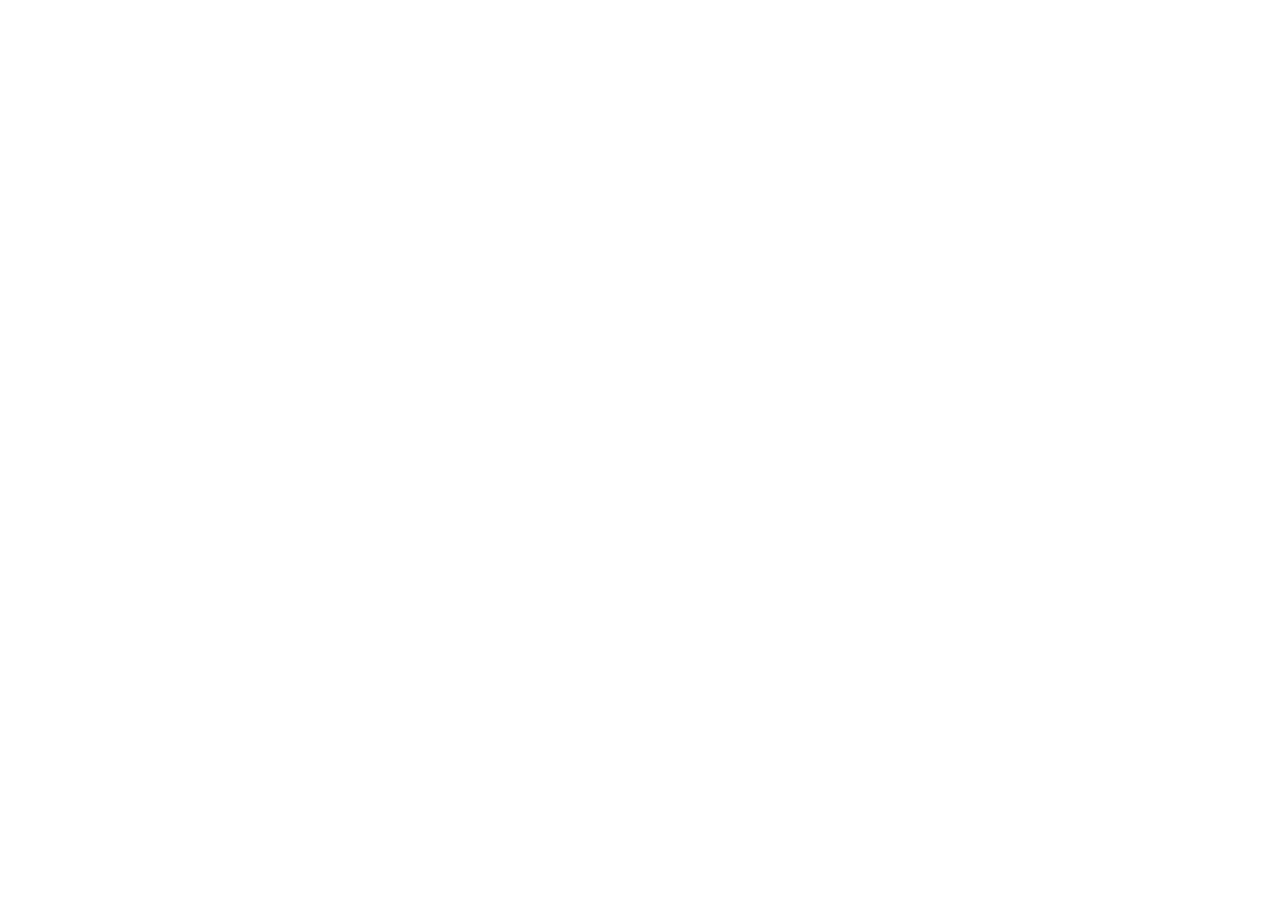
==== main/index.html @ 1fb43c70 "Initial commit." ====
<!DOCTYPE html>
<html lang="en">
<head>
    <meta charset="UTF-8">
    <meta name="viewport" content="width=device-width, initial-scale=1.0">
    <title>FlightHub - Find Your Perfect Flight</title>
</head>
<body>
    
</body>
</html>
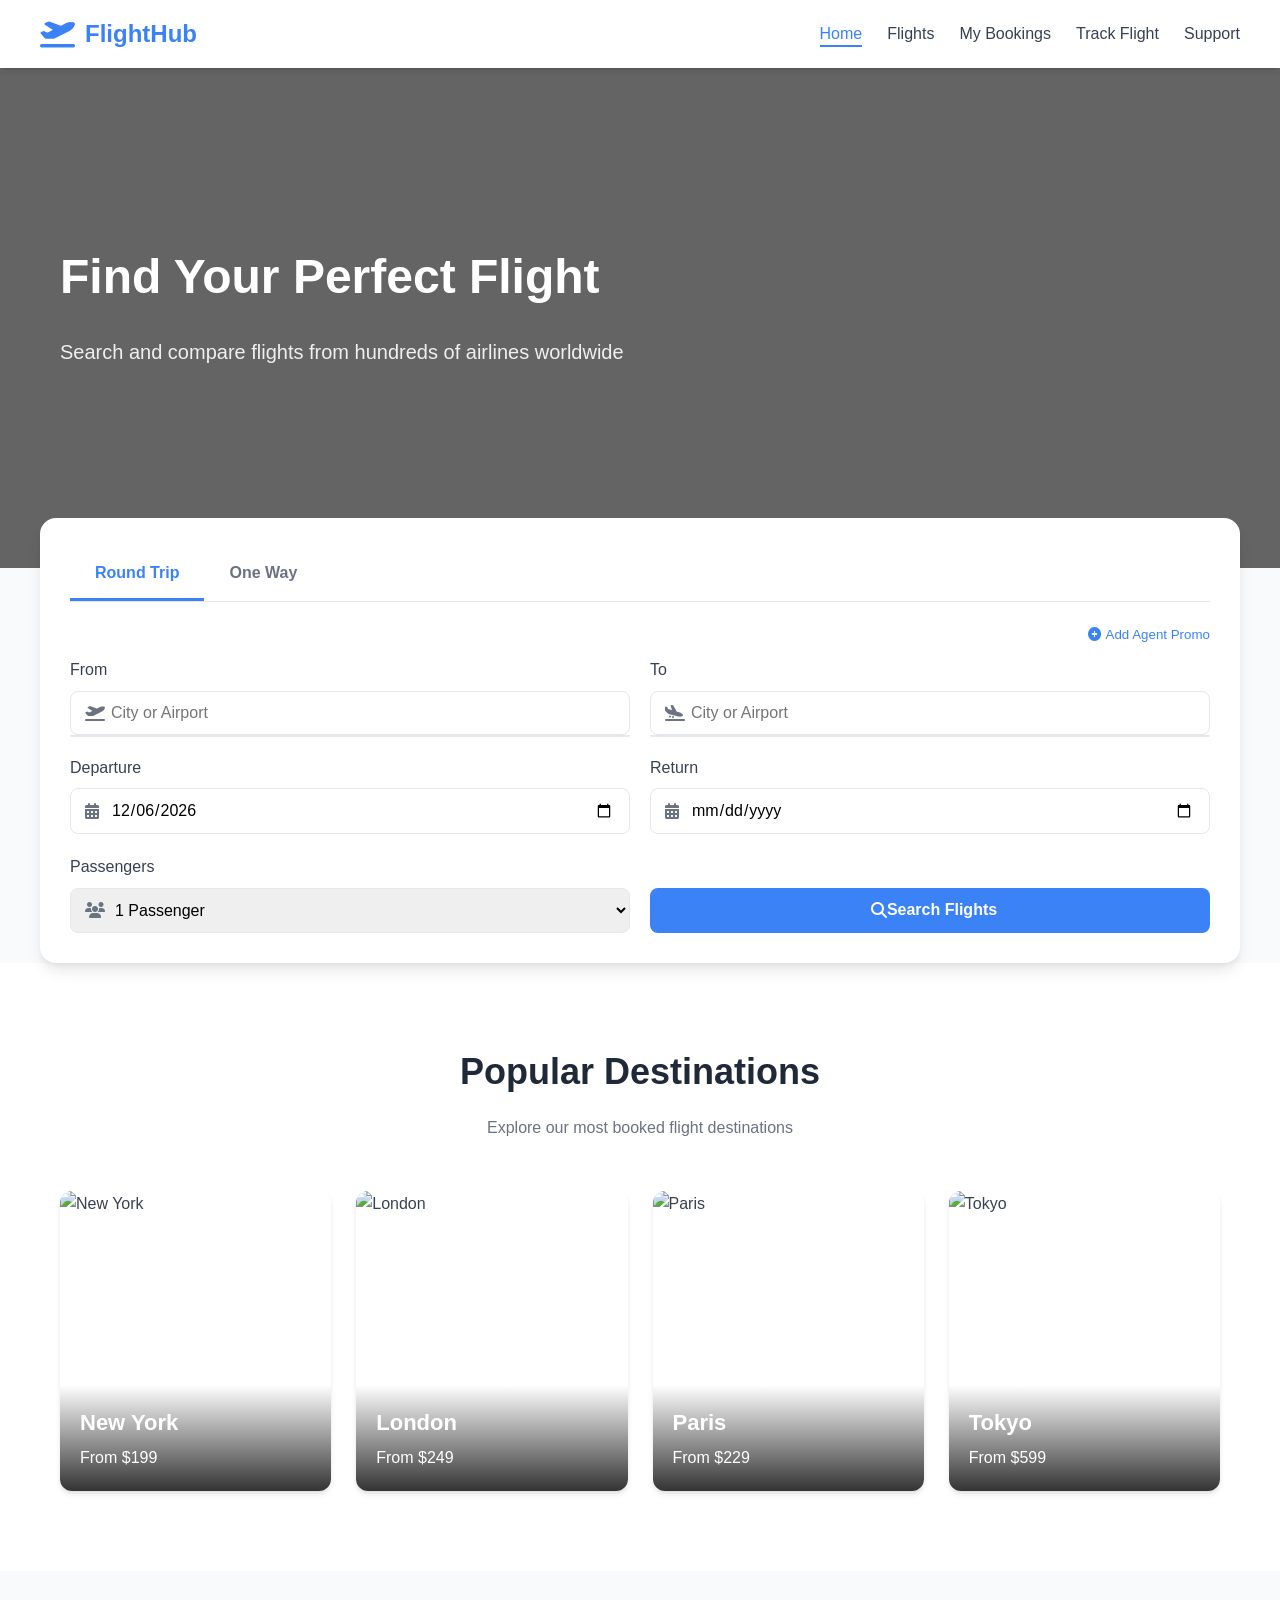
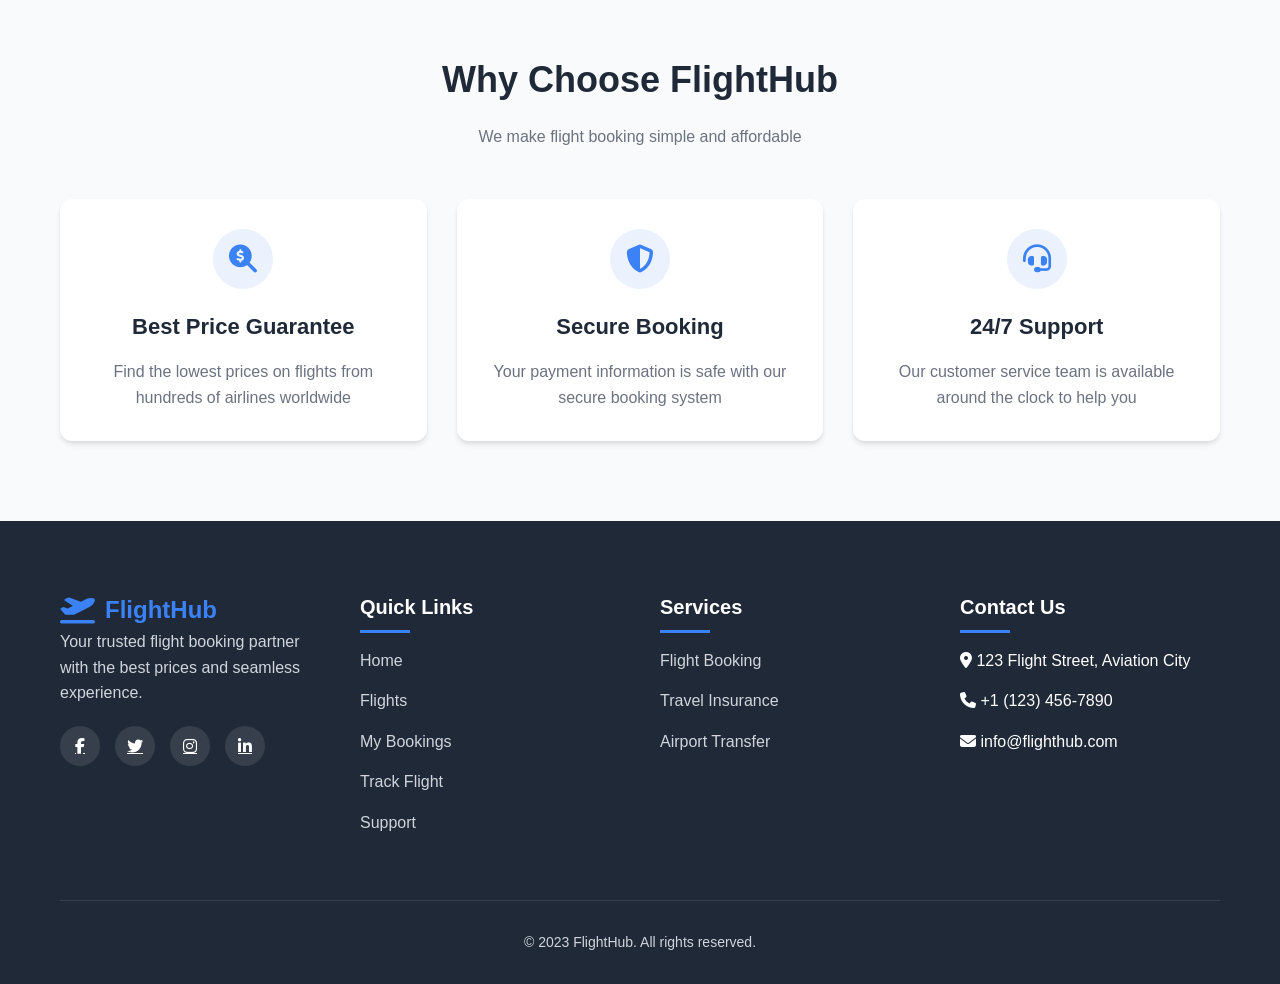
==== commit f0db33b7: "feature-main" ====
--- a/main/index.html
+++ b/main/index.html
@@ -4,8 +4,258 @@
     <meta charset="UTF-8">
     <meta name="viewport" content="width=device-width, initial-scale=1.0">
     <title>FlightHub - Find Your Perfect Flight</title>
+    <link rel="stylesheet" href="https://cdnjs.cloudflare.com/ajax/libs/font-awesome/6.4.0/css/all.min.css">
+    <link rel="stylesheet" href="style.css">
 </head>
 <body>
-    
+    <!-- Header -->
+    <header>
+        <div class="container header-container">
+            <div class="logo">
+                <i class="fas fa-plane-departure"></i>
+                <span>FlightHub</span>
+            </div>
+           
+            <nav>
+                <ul>
+                    <li><a href="#" class="active">Home</a></li>
+                    <li><a href="#">Flights</a></li>
+                    <li><a href="#">My Bookings</a></li>
+                    <li><a href="../track/track.html">Track Flight</a></li>
+                    <li><a href="#">Support</a></li>
+                </ul>
+            </nav>
+        </div>
+    </header>
+
+    <!-- Hero Section -->
+    <section class="hero">
+        <div class="container">
+            <div class="hero-content">
+                <h1>Find Your Perfect Flight</h1>
+                <p>Search and compare flights from hundreds of airlines worldwide</p>
+            </div>
+        </div>
+    </section>
+
+    <!-- Search Form -->
+    <section class="search-container container">
+        <div class="search-tabs">
+            <div class="tab active" data-tab="roundtrip">Round Trip</div>
+            <div class="tab" data-tab="oneway">One Way</div>
+        </div>
+        
+        <div class="promo-toggle">
+            <button id="promoToggle" class="promo-btn">
+                <i class="fas fa-plus-circle"></i> Add Agent Promo
+            </button>
+        </div>
+        
+        <div class="promo-box" id="promoBox">
+            <div class="form-group">
+                <label for="promoCode">Promo Code</label>
+                <input type="text" class="form-control" id="promoCode" placeholder="Enter your promo code">
+            </div>
+        </div>
+        
+        <form class="search-form" id="flightSearchForm">
+            <div class="form-row">
+                <div class="form-group">
+                    <label for="origin">From</label>
+                    <div class="input-with-icon">
+                        <i class="fas fa-plane-departure"></i>
+                        <input type="text" class="form-control" id="origin" placeholder="City or Airport" autocomplete="off">
+                        <div class="suggestions-box" id="originSuggestions"></div>
+                    </div>
+                </div>
+                
+                <div class="form-group">
+                    <label for="destination">To</label>
+                    <div class="input-with-icon">
+                        <i class="fas fa-plane-arrival"></i>
+                        <input type="text" class="form-control" id="destination" placeholder="City or Airport" autocomplete="off">
+                        <div class="suggestions-box" id="destinationSuggestions"></div>
+                    </div>
+                </div>
+            </div>
+            
+            <div class="form-row">
+                <div class="form-group">
+                    <label for="departure">Departure</label>
+                    <div class="input-with-icon">
+                        <i class="fas fa-calendar-alt"></i>
+                        <input type="date" class="form-control" id="departure">
+                    </div>
+                </div>
+                
+                <div class="form-group" id="returnGroup">
+                    <label for="return">Return</label>
+                    <div class="input-with-icon">
+                        <i class="fas fa-calendar-alt"></i>
+                        <input type="date" class="form-control" id="return">
+                    </div>
+                </div>
+            </div>
+            
+            <div class="form-row">
+                <div class="form-group">
+                    <label for="passengers">Passengers</label>
+                    <div class="input-with-icon">
+                        <i class="fas fa-users"></i>
+                        <select class="form-control" id="passengers">
+                            <option value="1">1 Passenger</option>
+                            <option value="2">2 Passengers</option>
+                            <option value="3">3 Passengers</option>
+                            <option value="4">4 Passengers</option>
+                            <option value="5">5+ Passengers</option>
+                        </select>
+                    </div>
+                </div>
+                
+                <div class="form-group">
+                    <label>&nbsp;</label>
+                    <button type="submit" class="search-btn">
+                        <i class="fas fa-search"></i> Search Flights
+                    </button>
+                </div>
+            </div>
+        </form>
+    </section>
+
+    <!-- Popular Destinations -->
+    <section class="destinations">
+        <div class="container">
+            <div class="section-title">
+                <h2>Popular Destinations</h2>
+                <p>Explore our most booked flight destinations</p>
+            </div>
+            
+            <div class="destinations-grid">
+                <div class="destination-card">
+                    <img src="https://images.unsplash.com/photo-1519452635265-7b1fbfd1e4e0?ixlib=rb-4.0.3&ixid=M3wxMjA3fDB8MHxwaG90by1wYWdlfHx8fGVufDB8fHx8fA%3D%3D&auto=format&fit=crop&w=1934&q=80" alt="New York">
+                    <div class="destination-info">
+                        <h3>New York</h3>
+                        <p>From $199</p>
+                    </div>
+                </div>
+                
+                <div class="destination-card">
+                    <img src="https://images.unsplash.com/photo-1519452635265-7b1fbfd1e4e0?ixlib=rb-4.0.3&ixid=M3wxMjA3fDB8MHxwaG90by1wYWdlfHx8fGVufDB8fHx8fA%3D%3D&auto=format&fit=crop&w=2070&q=80" alt="London">
+                    <div class="destination-info">
+                        <h3>London</h3>
+                        <p>From $249</p>
+                    </div>
+                </div>
+                
+                <div class="destination-card">
+                    <img src="https://images.unsplash.com/photo-1502602898657-3e91760cbb34?ixlib=rb-4.0.3&ixid=M3wxMjA3fDB8MHxwaG90by1wYWdlfHx8fGVufDB8fHx8fA%3D%3D&auto=format&fit=crop&w=2073&q=80" alt="Paris">
+                    <div class="destination-info">
+                        <h3>Paris</h3>
+                        <p>From $229</p>
+                    </div>
+                </div>
+                
+                <div class="destination-card">
+                    <img src="https://m.media-amazon.com/images/I/91BxOLGIyoL.jpg" alt="Tokyo">
+                    <div class="destination-info">
+                        <h3>Tokyo</h3>
+                        <p>From $599</p>
+                    </div>
+                </div>
+            </div>
+        </div>
+    </section>
+
+    <!-- Features Section -->
+    <section class="features">
+        <div class="container">
+            <div class="section-title">
+                <h2>Why Choose FlightHub</h2>
+                <p>We make flight booking simple and affordable</p>
+            </div>
+            
+            <div class="features-grid">
+                <div class="feature-card">
+                    <div class="feature-icon">
+                        <i class="fas fa-search-dollar"></i>
+                    </div>
+                    <h3>Best Price Guarantee</h3>
+                    <p>Find the lowest prices on flights from hundreds of airlines worldwide</p>
+                </div>
+                
+                <div class="feature-card">
+                    <div class="feature-icon">
+                        <i class="fas fa-shield-alt"></i>
+                    </div>
+                    <h3>Secure Booking</h3>
+                    <p>Your payment information is safe with our secure booking system</p>
+                </div>
+                
+                <div class="feature-card">
+                    <div class="feature-icon">
+                        <i class="fas fa-headset"></i>
+                    </div>
+                    <h3>24/7 Support</h3>
+                    <p>Our customer service team is available around the clock to help you</p>
+                </div>
+            </div>
+        </div>
+    </section>
+
+    <!-- Footer -->
+    <footer>
+        <div class="container">
+            <div class="footer-grid">
+                <div class="footer-col">
+                    <div class="logo">
+                        <i class="fas fa-plane-departure"></i>
+                        <span>FlightHub</span>
+                    </div>
+                    <p>Your trusted flight booking partner with the best prices and seamless experience.</p>
+                    <div class="social-links">
+                        <a href="#"><i class="fab fa-facebook-f"></i></a>
+                        <a href="#"><i class="fab fa-twitter"></i></a>
+                        <a href="#"><i class="fab fa-instagram"></i></a>
+                        <a href="#"><i class="fab fa-linkedin-in"></i></a>
+                    </div>
+                </div>
+                
+                <div class="footer-col">
+                    <h3>Quick Links</h3>
+                    <ul>
+                        <li><a href="#">Home</a></li>
+                        <li><a href="#">Flights</a></li>
+                        <li><a href="#">My Bookings</a></li>
+                        <li><a href="#">Track Flight</a></li>
+                        <li><a href="#">Support</a></li>
+                    </ul>
+                </div>
+                
+                <div class="footer-col">
+                    <h3>Services</h3>
+                    <ul>
+                        <li><a href="#">Flight Booking</a></li>
+                        <li><a href="#">Travel Insurance</a></li>
+                        <li><a href="#">Airport Transfer</a></li>
+                    </ul>
+                </div>
+                
+                <div class="footer-col">
+                    <h3>Contact Us</h3>
+                    <ul>
+                        <li><i class="fas fa-map-marker-alt"></i> 123 Flight Street, Aviation City</li>
+                        <li><i class="fas fa-phone"></i> +1 (123) 456-7890</li>
+                        <li><i class="fas fa-envelope"></i> info@flighthub.com</li>
+                    </ul>
+                </div>
+            </div>
+            
+            <div class="copyright">
+                <p>&copy; 2023 FlightHub. All rights reserved.</p>
+            </div>
+        </div>
+    </footer>
+
+    <script src="script.js"></script>
 </body>
 </html>
--- a/main/style.css
+++ b/main/style.css
@@ -0,0 +1,547 @@
+:root {
+    --primary: #3b82f6;
+    --primary-dark: #2563eb;
+    --secondary: #10b981;
+    --dark: #1f2937;
+    --light: #f9fafb;
+    --gray: #e5e7eb;
+    --danger: #ef4444;
+    --warning: #f59e0b;
+    --text: #374151;
+    --text-light: #6b7280;
+    --shadow: 0 4px 6px -1px rgba(0, 0, 0, 0.1), 0 2px 4px -1px rgba(0, 0, 0, 0.06);
+    --shadow-lg: 0 10px 15px -3px rgba(0, 0, 0, 0.1), 0 4px 6px -2px rgba(0, 0, 0, 0.05);
+}
+
+* {
+    margin: 0;
+    padding: 0;
+    box-sizing: border-box;
+    font-family: 'Inter', -apple-system, BlinkMacSystemFont, 'Segoe UI', Roboto, Oxygen, Ubuntu, Cantarell, sans-serif;
+}
+
+body {
+    background-color: var(--light);
+    color: var(--text);
+    line-height: 1.6;
+}
+
+.container {
+    width: 100%;
+    max-width: 1200px;
+    margin: 0 auto;
+    padding: 0 20px;
+}
+
+/* Header Styles */
+header {
+    background-color: white;
+    box-shadow: var(--shadow);
+    position: sticky;
+    top: 0;
+    z-index: 100;
+}
+
+.header-container {
+    display: flex;
+    justify-content: space-between;
+    align-items: center;
+    padding: 15px 0;
+}
+
+.logo {
+    display: flex;
+    align-items: center;
+    font-size: 24px;
+    font-weight: 700;
+    color: var(--primary);
+}
+
+.logo i {
+    margin-right: 10px;
+    font-size: 28px;
+}
+
+nav ul {
+    display: flex;
+    list-style: none;
+}
+
+nav ul li {
+    margin-left: 25px;
+}
+
+nav ul li a {
+    text-decoration: none;
+    color: var(--text);
+    font-weight: 500;
+    transition: color 0.3s;
+    position: relative;
+}
+
+nav ul li a.active {
+    color: var(--primary);
+}
+
+nav ul li a.active::after {
+    content: '';
+    position: absolute;
+    bottom: -5px;
+    left: 0;
+    width: 100%;
+    height: 2px;
+    background-color: var(--primary);
+}
+
+nav ul li a:hover {
+    color: var(--primary);
+}
+
+/* Hero Section */
+.hero {
+    background: linear-gradient(rgba(0,0,0,0.6), rgba(0,0,0,0.6)), url('https://images.unsplash.com/photo-1549818155-e8b0a3e6b3d7?ixlib=rb-4.0.3&ixid=M3wxMjA3fDB8MHxwaG90by1wYWdlfHx8fGVufDB8fHx8fA%3D%3D&auto=format&fit=crop&w=1920&q=80');
+    background-size: cover;
+    background-position: center;
+    height: 500px;
+    display: flex;
+    align-items: center;
+}
+
+.hero-content {
+    color: white;
+    max-width: 600px;
+}
+
+.hero h1 {
+    font-size: 48px;
+    margin-bottom: 20px;
+    font-weight: 700;
+}
+
+.hero p {
+    font-size: 20px;
+    margin-bottom: 30px;
+    opacity: 0.9;
+}
+
+/* Search Form */
+.search-container {
+    background-color: white;
+    border-radius: 16px;
+    box-shadow: var(--shadow-lg);
+    padding: 30px;
+    margin-top: -50px;
+    position: relative;
+    z-index: 10;
+}
+
+.search-tabs {
+    display: flex;
+    margin-bottom: 25px;
+    border-bottom: 1px solid var(--gray);
+}
+
+.tab {
+    padding: 12px 25px;
+    font-weight: 600;
+    cursor: pointer;
+    border-bottom: 3px solid transparent;
+    transition: all 0.3s;
+    color: var(--text-light);
+}
+
+.tab.active {
+    color: var(--primary);
+    border-bottom: 3px solid var(--primary);
+}
+
+.tab:hover {
+    color: var(--primary);
+}
+
+.promo-toggle {
+    display: flex;
+    justify-content: flex-end;
+    margin-bottom: 15px;
+}
+
+.promo-btn {
+    background: none;
+    border: none;
+    color: var(--primary);
+    font-weight: 500;
+    cursor: pointer;
+    display: flex;
+    align-items: center;
+    transition: all 0.3s;
+}
+
+.promo-btn i {
+    margin-right: 5px;
+}
+
+.promo-btn:hover {
+    color: var(--primary-dark);
+}
+
+.promo-box {
+    display: none;
+    background-color: var(--light);
+    padding: 15px;
+    border-radius: 8px;
+    margin-bottom: 20px;
+}
+
+.promo-box.active {
+    display: block;
+}
+
+.search-form {
+    display: flex;
+    flex-direction: column;
+    gap: 20px;
+}
+
+.form-row {
+    display: grid;
+    grid-template-columns: 1fr 1fr;
+    gap: 20px;
+}
+
+.form-group {
+    display: flex;
+    flex-direction: column;
+}
+
+.form-group label {
+    font-weight: 500;
+    margin-bottom: 8px;
+    color: var(--text);
+}
+
+.input-with-icon {
+    position: relative;
+}
+
+.input-with-icon i {
+    position: absolute;
+    left: 15px;
+    top: 50%;
+    transform: translateY(-50%);
+    color: var(--text-light);
+}
+
+.form-control {
+    padding: 12px 15px 12px 40px;
+    border: 1px solid var(--gray);
+    border-radius: 8px;
+    font-size: 16px;
+    transition: all 0.3s;
+    width: 100%;
+}
+
+.form-control:focus {
+    outline: none;
+    border-color: var(--primary);
+    box-shadow: 0 0 0 3px rgba(59, 130, 246, 0.1);
+}
+
+.search-btn {
+    background-color: var(--primary);
+    color: white;
+    border: none;
+    border-radius: 8px;
+    padding: 12px 25px;
+    font-size: 16px;
+    font-weight: 600;
+    cursor: pointer;
+    transition: all 0.3s;
+    display: flex;
+    align-items: center;
+    justify-content: center;
+    height: 100%;
+}
+
+.search-btn:hover {
+    background-color: var(--primary-dark);
+}
+
+.search-btn i {
+    margin-left: 8px;
+}
+
+.suggestions-box {
+    position: absolute;
+    top: 100%;
+    left: 0;
+    right: 0;
+    background: white;
+    border: 1px solid var(--gray);
+    max-height: 250px;
+    overflow-y: auto;
+    z-index: 1000;
+    border-radius: 0 0 8px 8px;
+    box-shadow: var(--shadow);
+}
+
+.suggestion-item {
+    padding: 10px;
+    cursor: pointer;
+}
+
+.suggestion-item:hover {
+    background: var(--light);
+}
+
+.suggestion-item.city {
+    font-weight: bold;
+    background: var(--light);
+}
+
+.suggestion-item.airport {
+    padding-left: 20px;
+    font-size: 14px;
+    color: var(--text-light);
+}
+
+/* Section Styles */
+.section-title {
+    text-align: center;
+    margin-bottom: 50px;
+}
+
+.section-title h2 {
+    font-size: 36px;
+    margin-bottom: 15px;
+    color: var(--dark);
+}
+
+.section-title p {
+    color: var(--text-light);
+    max-width: 700px;
+    margin: 0 auto;
+}
+
+/* Destinations Section */
+.destinations {
+    padding: 80px 0;
+    background-color: white;
+}
+
+.destinations-grid {
+    display: grid;
+    grid-template-columns: repeat(auto-fit, minmax(250px, 1fr));
+    gap: 25px;
+}
+
+.destination-card {
+    position: relative;
+    border-radius: 12px;
+    overflow: hidden;
+    height: 300px;
+    box-shadow: var(--shadow);
+    transition: transform 0.3s;
+}
+
+.destination-card:hover {
+    transform: translateY(-10px);
+}
+
+.destination-card img {
+    width: 100%;
+    height: 100%;
+    object-fit: cover;
+}
+
+.destination-info {
+    position: absolute;
+    bottom: 0;
+    left: 0;
+    right: 0;
+    background: linear-gradient(to top, rgba(0,0,0,0.8), transparent);
+    color: white;
+    padding: 20px;
+}
+
+.destination-info h3 {
+    font-size: 22px;
+    margin-bottom: 5px;
+}
+
+.destination-info p {
+    font-size: 16px;
+}
+
+/* Features Section */
+.features {
+    padding: 80px 0;
+}
+
+.features-grid {
+    display: grid;
+    grid-template-columns: repeat(auto-fit, minmax(300px, 1fr));
+    gap: 30px;
+}
+
+.feature-card {
+    background-color: white;
+    border-radius: 12px;
+    padding: 30px;
+    box-shadow: var(--shadow);
+    transition: transform 0.3s, box-shadow 0.3s;
+    text-align: center;
+}
+
+.feature-card:hover {
+    transform: translateY(-10px);
+    box-shadow: var(--shadow-lg);
+}
+
+.feature-icon {
+    width: 60px;
+    height: 60px;
+    background-color: rgba(59, 130, 246, 0.1);
+    border-radius: 50%;
+    display: flex;
+    align-items: center;
+    justify-content: center;
+    margin: 0 auto 20px;
+}
+
+.feature-icon i {
+    font-size: 28px;
+    color: var(--primary);
+}
+
+.feature-card h3 {
+    font-size: 22px;
+    margin-bottom: 15px;
+    color: var(--dark);
+}
+
+.feature-card p {
+    color: var(--text-light);
+}
+
+/* Footer */
+footer {
+    background-color: var(--dark);
+    color: white;
+    padding: 70px 0 30px;
+}
+
+.footer-grid {
+    display: grid;
+    grid-template-columns: repeat(auto-fit, minmax(200px, 1fr));
+    gap: 40px;
+    margin-bottom: 50px;
+}
+
+.footer-col h3 {
+    font-size: 20px;
+    margin-bottom: 25px;
+    position: relative;
+}
+
+.footer-col h3:after {
+    content: '';
+    position: absolute;
+    left: 0;
+    bottom: -10px;
+    width: 50px;
+    height: 3px;
+    background-color: var(--primary);
+}
+
+.footer-col ul {
+    list-style: none;
+}
+
+.footer-col ul li {
+    margin-bottom: 15px;
+}
+
+.footer-col ul li a {
+    color: #d1d5db;
+    text-decoration: none;
+    transition: color 0.3s;
+}
+
+.footer-col ul li a:hover {
+    color: var(--primary);
+}
+
+.footer-col p {
+    color: #d1d5db;
+    margin-bottom: 20px;
+}
+
+.social-links {
+    display: flex;
+    gap: 15px;
+}
+
+.social-links a {
+    width: 40px;
+    height: 40px;
+    background-color: rgba(255,255,255,0.1);
+    border-radius: 50%;
+    display: flex;
+    align-items: center;
+    justify-content: center;
+    color: white;
+    transition: background-color 0.3s;
+}
+
+.social-links a:hover {
+    background-color: var(--primary);
+}
+
+.copyright {
+    text-align: center;
+    padding-top: 30px;
+    border-top: 1px solid rgba(255,255,255,0.1);
+    color: #d1d5db;
+    font-size: 14px;
+}
+
+/* Responsive */
+@media (max-width: 992px) {
+    .form-row {
+        grid-template-columns: 1fr;
+    }
+    
+    .hero h1 {
+        font-size: 36px;
+    }
+}
+
+@media (max-width: 768px) {
+    .header-container {
+        flex-direction: column;
+    }
+    
+    nav ul {
+        margin-top: 15px;
+    }
+    
+    .hero {
+        height: 400px;
+    }
+    
+    .hero h1 {
+        font-size: 28px;
+    }
+    
+    .search-form {
+        grid-template-columns: 1fr;
+    }
+    
+    .search-tabs {
+        flex-direction: column;
+    }
+    
+    .tab {
+        padding: 10px 0;
+    }
+}
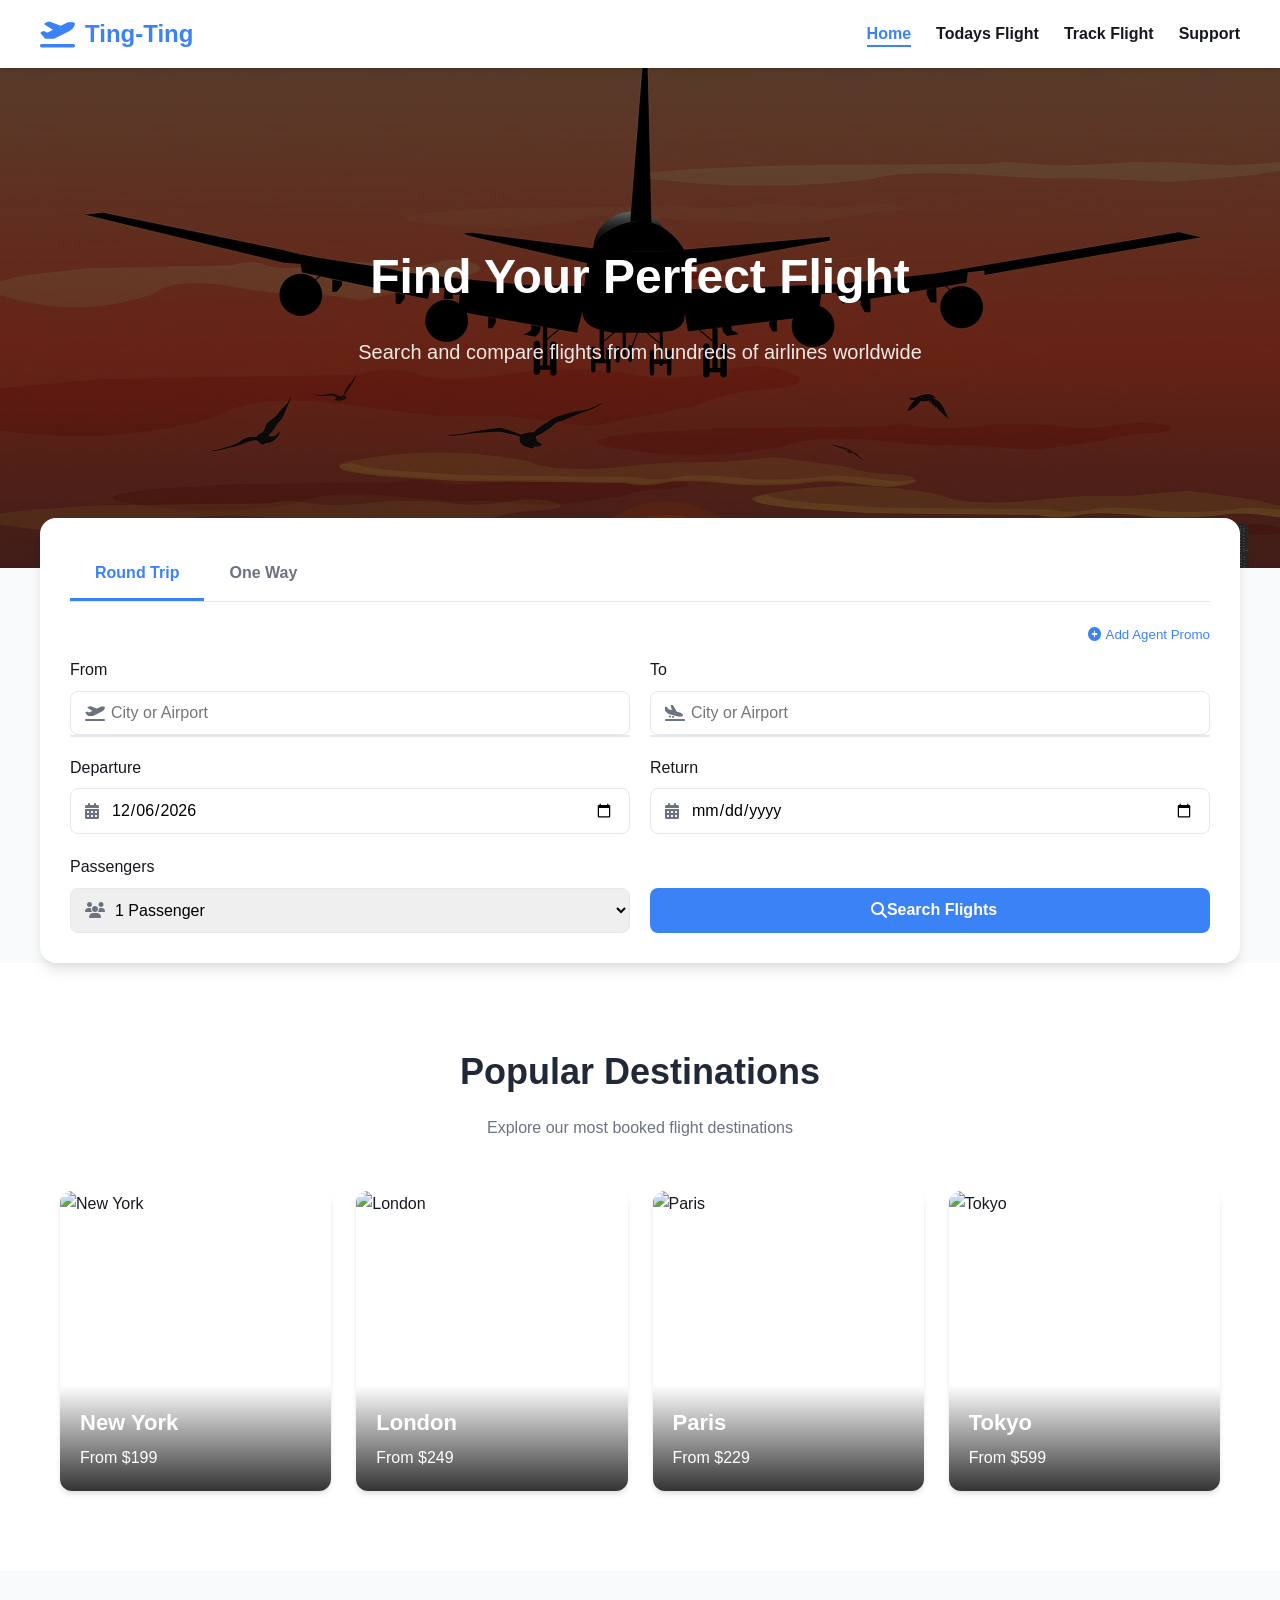
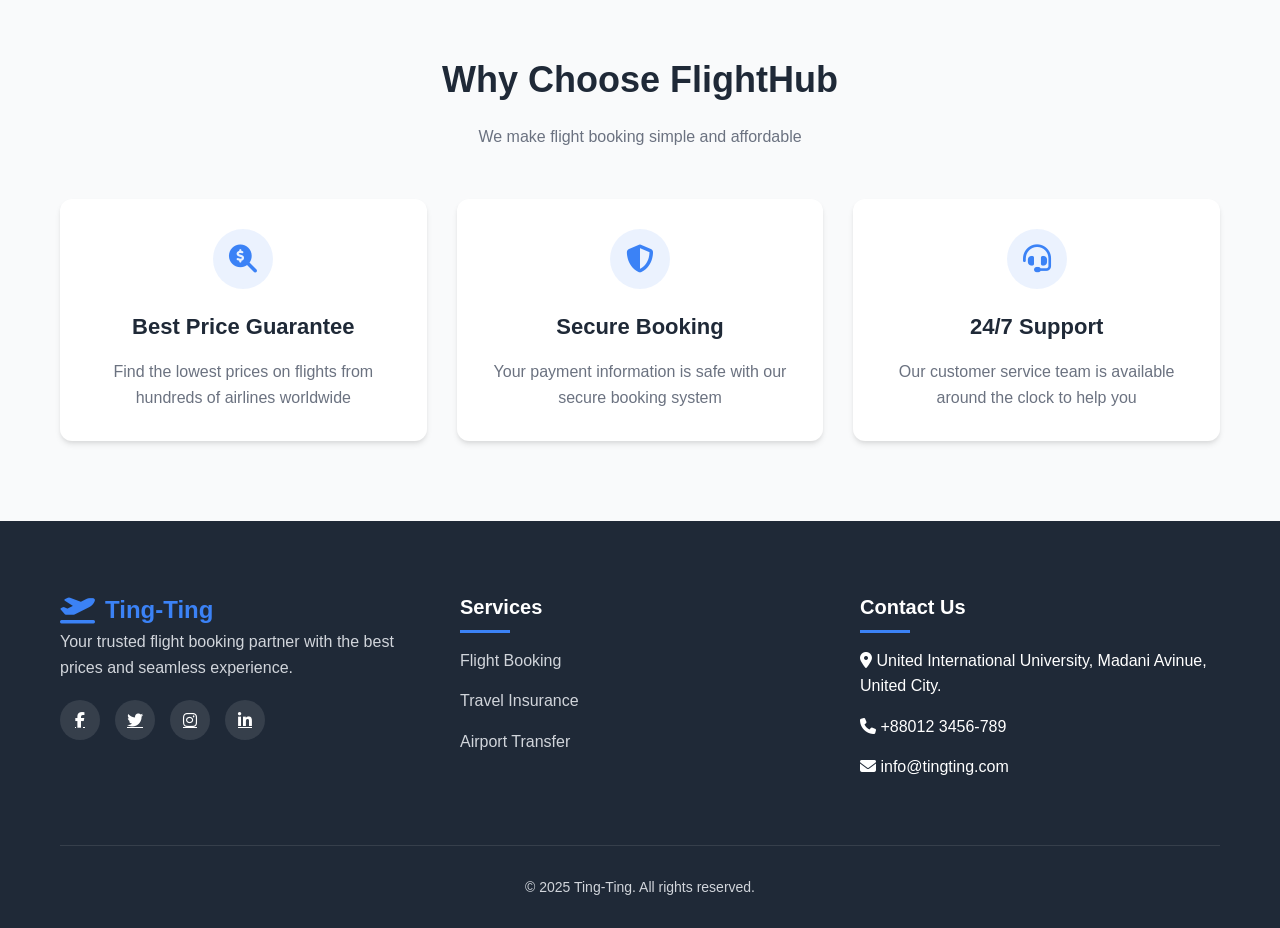
==== commit adc34ada: "updated main page" ====
--- a/main/index.html
+++ b/main/index.html
@@ -3,7 +3,7 @@
 <head>
     <meta charset="UTF-8">
     <meta name="viewport" content="width=device-width, initial-scale=1.0">
-    <title>FlightHub - Find Your Perfect Flight</title>
+    <title>Ting-Ting - Find Your Perfect Flight</title>
     <link rel="stylesheet" href="https://cdnjs.cloudflare.com/ajax/libs/font-awesome/6.4.0/css/all.min.css">
     <link rel="stylesheet" href="style.css">
 </head>
@@ -13,23 +13,22 @@
         <div class="container header-container">
             <div class="logo">
                 <i class="fas fa-plane-departure"></i>
-                <span>FlightHub</span>
+                <span>Ting-Ting</span>
             </div>
            
             <nav>
                 <ul>
                     <li><a href="#" class="active">Home</a></li>
-                    <li><a href="#">Flights</a></li>
-                    <li><a href="#">My Bookings</a></li>
+                    <li><a href="https://www.flightradar24.com/data/airports/dac">Todays Flight</a></li>
                     <li><a href="../track/track.html">Track Flight</a></li>
-                    <li><a href="#">Support</a></li>
+                    <li><a href="../contact/contact.html">Support</a></li>
                 </ul>
             </nav>
         </div>
     </header>
 
-    <!-- Hero Section -->
     <section class="hero">
+        <img src="airplane-landing-minimalist-art-wallpaper-2560x1080_14.jpg" alt="Airplane flying in the sky" class="hero-bg">
         <div class="container">
             <div class="hero-content">
                 <h1>Find Your Perfect Flight</h1>
@@ -37,6 +36,7 @@
             </div>
         </div>
     </section>
+
 
     <!-- Search Form -->
     <section class="search-container container">
@@ -209,7 +209,7 @@
                 <div class="footer-col">
                     <div class="logo">
                         <i class="fas fa-plane-departure"></i>
-                        <span>FlightHub</span>
+                        <span>Ting-Ting</span>
                     </div>
                     <p>Your trusted flight booking partner with the best prices and seamless experience.</p>
                     <div class="social-links">
@@ -220,16 +220,6 @@
                     </div>
                 </div>
                 
-                <div class="footer-col">
-                    <h3>Quick Links</h3>
-                    <ul>
-                        <li><a href="#">Home</a></li>
-                        <li><a href="#">Flights</a></li>
-                        <li><a href="#">My Bookings</a></li>
-                        <li><a href="#">Track Flight</a></li>
-                        <li><a href="#">Support</a></li>
-                    </ul>
-                </div>
                 
                 <div class="footer-col">
                     <h3>Services</h3>
@@ -243,15 +233,15 @@
                 <div class="footer-col">
                     <h3>Contact Us</h3>
                     <ul>
-                        <li><i class="fas fa-map-marker-alt"></i> 123 Flight Street, Aviation City</li>
-                        <li><i class="fas fa-phone"></i> +1 (123) 456-7890</li>
-                        <li><i class="fas fa-envelope"></i> info@flighthub.com</li>
+                        <li><i class="fas fa-map-marker-alt"></i> United International University, Madani Avinue, United City. </li>
+                        <li><i class="fas fa-phone"></i> +88012 3456-789</li>
+                        <li><i class="fas fa-envelope"></i> info@tingting.com</li>
                     </ul>
                 </div>
             </div>
             
             <div class="copyright">
-                <p>&copy; 2023 FlightHub. All rights reserved.</p>
+                <p>&copy; 2025 Ting-Ting. All rights reserved.</p>
             </div>
         </div>
     </footer>
--- a/main/style.css
+++ b/main/style.css
@@ -7,7 +7,7 @@
     --gray: #e5e7eb;
     --danger: #ef4444;
     --warning: #f59e0b;
-    --text: #374151;
+    --text: #15181e;
     --text-light: #6b7280;
     --shadow: 0 4px 6px -1px rgba(0, 0, 0, 0.1), 0 2px 4px -1px rgba(0, 0, 0, 0.06);
     --shadow-lg: 0 10px 15px -3px rgba(0, 0, 0, 0.1), 0 4px 6px -2px rgba(0, 0, 0, 0.05);
@@ -74,7 +74,7 @@
 nav ul li a {
     text-decoration: none;
     color: var(--text);
-    font-weight: 500;
+    font-weight: 800;
     transition: color 0.3s;
     position: relative;
 }
@@ -99,18 +99,32 @@
 
 /* Hero Section */
 .hero {
-    background: linear-gradient(rgba(0,0,0,0.6), rgba(0,0,0,0.6)), url('https://images.unsplash.com/photo-1549818155-e8b0a3e6b3d7?ixlib=rb-4.0.3&ixid=M3wxMjA3fDB8MHxwaG90by1wYWdlfHx8fGVufDB8fHx8fA%3D%3D&auto=format&fit=crop&w=1920&q=80');
-    background-size: cover;
-    background-position: center;
-    height: 500px;
-    display: flex;
-    align-items: center;
+  position: relative;
+  height: 500px;
+  overflow: hidden;
+  display: flex;
+  align-items: center;
+  justify-content: center;
+}
+
+.hero img.hero-bg {
+  position: absolute;
+  top: 0;
+  left: 0;
+  width: 100%;
+  height: 100%;
+  object-fit: cover;
+  filter: brightness(40%);
+  z-index: 0;
 }
 
 .hero-content {
-    color: white;
-    max-width: 600px;
-}
+  position: relative;
+  color: white;
+  z-index: 1;
+  text-align: center;
+}
+
 
 .hero h1 {
     font-size: 48px;
